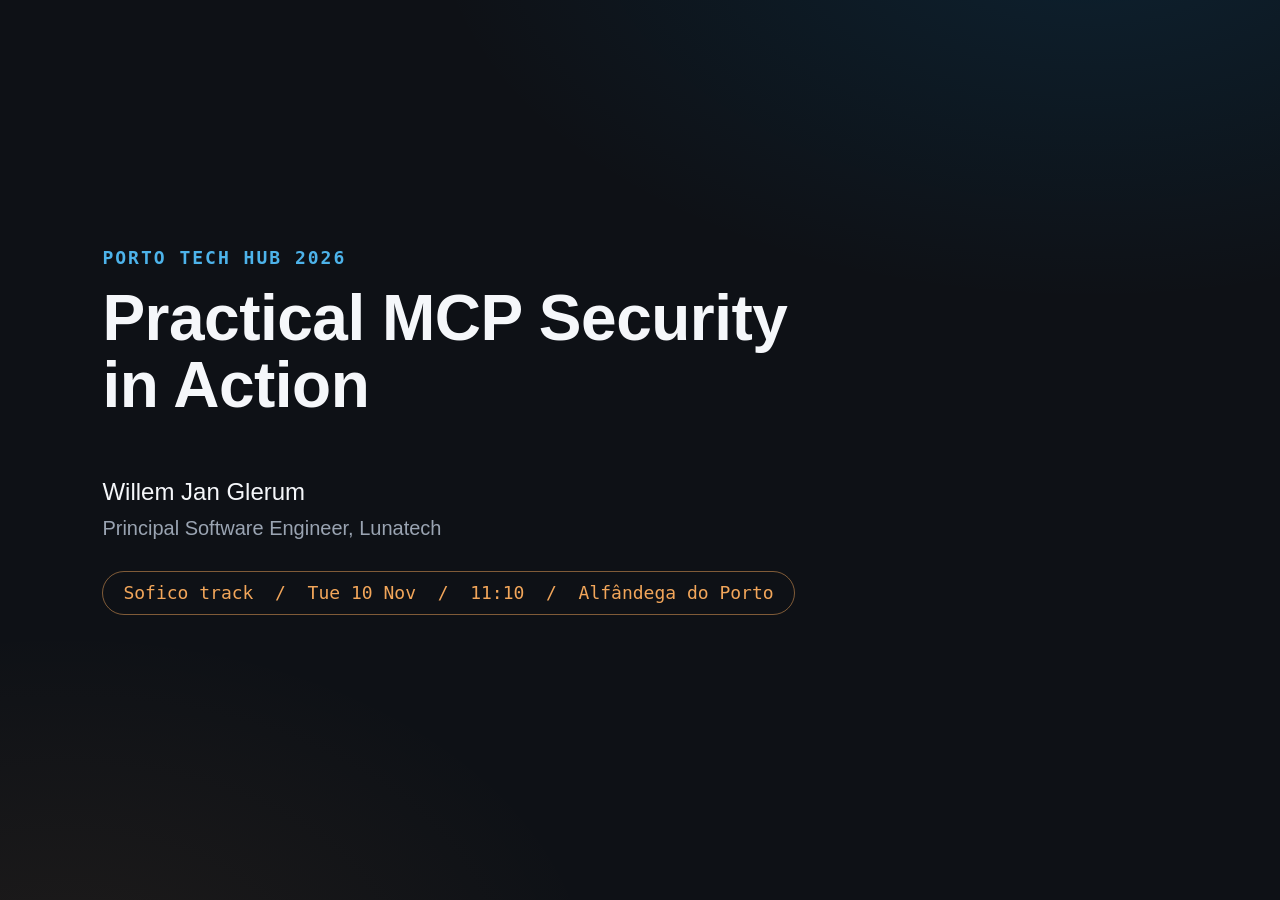
==== docs/slides/index.html @ d8d291db "Rebrand the demo for Porto Tech Hub 2026 on the 2026-07-28 MCP spec Fork of the jPrime 2026 demo for" ====
<!doctype html>
<html lang="en">
<head>
<meta charset="utf-8">
<meta name="viewport" content="width=device-width, initial-scale=1">
<title>Practical MCP Security in Action - Porto Tech Hub 2026</title>
<style>
  :root {
    --bg: #0E1116;
    --surface: #171B22;
    --surface2: #1D222B;
    --border: #2A313C;
    --ink: #F5F7FA;
    --muted: #9AA4B2;
    --dim: #5E6876;
    --brand: #0088D3;
    --brand-soft: #4DB3EA;
    --amber: #F2A65A;
    --red: #E5636B;
    --sans: Calibri, -apple-system, BlinkMacSystemFont, "Segoe UI", Roboto, Helvetica, Arial, sans-serif;
    --mono: "JetBrains Mono", Consolas, ui-monospace, "SF Mono", Menlo, monospace;
  }
  * { box-sizing: border-box; }
  html, body { margin: 0; height: 100%; }
  body {
    background:
      radial-gradient(1100px 650px at 85% -10%, rgba(0,136,211,.14), transparent 60%),
      radial-gradient(900px 600px at 5% 110%, rgba(242,166,90,.07), transparent 60%),
      var(--bg);
    color: var(--ink);
    font: 400 22px/1.45 var(--sans);
    overflow: hidden;
  }
  #deck { height: 100vh; width: 100vw; position: relative; }
  .slide {
    position: absolute; inset: 0;
    display: none; flex-direction: column; justify-content: center;
    padding: 7vh 8vw 11vh;
  }
  .slide.active { display: flex; }
  .slide.center { align-items: center; text-align: center; }

  h1 { font-size: 64px; line-height: 1.05; margin: 0 0 18px; font-weight: 700; letter-spacing: -.5px; }
  h2 { font-size: 46px; line-height: 1.1; margin: 0 0 14px; font-weight: 700; }
  h3 { font-size: 26px; margin: 0 0 6px; font-weight: 700; }
  p { margin: 0 0 12px; }
  .sub { color: var(--muted); font-size: 26px; margin-bottom: 34px; }
  .eyebrow { color: var(--brand-soft); font: 600 18px/1 var(--mono); letter-spacing: 2px; text-transform: uppercase; margin-bottom: 18px; }
  .brand { color: var(--brand-soft); }
  .amber { color: var(--amber); }
  .muted { color: var(--muted); }
  .mono { font-family: var(--mono); }
  .big { font-size: 78px; line-height: 1.05; font-weight: 700; margin: 0 0 22px; }
  .tagline { margin-top: 34px; color: var(--muted); font-size: 22px; font-style: italic; }
  .tagline strong { color: var(--ink); font-style: normal; }

  /* footer: talk + counter */
  .chrome {
    position: fixed; left: 8vw; right: 8vw; bottom: 4vh;
    display: flex; justify-content: space-between;
    color: var(--dim); font: 15px/1 var(--mono); pointer-events: none;
  }
  body.bare .chrome { visibility: hidden; }
  #progress { position: fixed; left: 0; bottom: 0; height: 3px; background: var(--brand); transition: width .2s; }

  /* cards */
  .cards { display: grid; gap: 22px; }
  .cols-2 { grid-template-columns: repeat(2, 1fr); }
  .cols-3 { grid-template-columns: repeat(3, 1fr); }
  .card {
    background: var(--surface); border: 1px solid var(--border); border-radius: 14px;
    padding: 24px 26px;
  }
  .card p { color: var(--muted); font-size: 20px; margin: 0; }
  .card .label { font: 600 15px/1 var(--mono); letter-spacing: 1.5px; text-transform: uppercase; color: var(--brand-soft); margin-bottom: 12px; }
  .card.warn { border-color: rgba(242,166,90,.55); background: linear-gradient(180deg, rgba(242,166,90,.08), transparent 70%), var(--surface); }
  .card.warn .label { color: var(--amber); }
  .card.new { border-color: rgba(0,136,211,.6); background: linear-gradient(180deg, rgba(0,136,211,.10), transparent 70%), var(--surface); }
  .card ul { margin: 6px 0 0; padding-left: 20px; color: var(--muted); font-size: 20px; }
  .card li { margin: 4px 0; }

  /* flow diagrams */
  .flow { display: flex; align-items: stretch; gap: 0; margin: 10px 0 8px; }
  .node {
    flex: 1; background: var(--surface); border: 1px solid var(--border); border-radius: 14px;
    padding: 20px 18px; text-align: center;
  }
  .node b { display: block; font-size: 24px; margin-bottom: 4px; }
  .node span { color: var(--muted); font-size: 18px; }
  .node.hot { border-color: var(--brand); box-shadow: 0 0 0 1px var(--brand) inset; }
  .node.step { border-color: rgba(242,166,90,.6); }
  .arrow {
    flex: 0 0 96px; display: flex; flex-direction: column; align-items: center; justify-content: center;
    color: var(--brand-soft); font: 14px/1.2 var(--mono);
  }
  .arrow::after { content: "\2192"; font-size: 30px; line-height: 1; color: var(--brand); }
  .arrow.amber, .arrow.amber::after { color: var(--amber); }

  /* tables */
  table { width: 100%; border-collapse: collapse; font-size: 19px; }
  th { text-align: left; color: var(--muted); font: 600 14px/1 var(--mono); letter-spacing: 1.5px; text-transform: uppercase; padding: 10px 12px; border-bottom: 1px solid var(--border); }
  td { padding: 11px 12px; border-bottom: 1px solid var(--border); vertical-align: top; }
  tr.hl td { background: rgba(0,136,211,.10); }
  tr.hl td:first-child { color: var(--brand-soft); font-weight: 700; }
  .note { margin-top: 20px; color: var(--muted); font-size: 20px; }

  /* steps */
  .steps { display: grid; gap: 16px; }
  .stepline { display: flex; gap: 20px; align-items: flex-start; }
  .num { flex: 0 0 46px; height: 46px; border-radius: 50%; background: var(--brand); color: #fff; display: flex; align-items: center; justify-content: center; font-weight: 700; font-size: 22px; }
  .stepline p { color: var(--muted); font-size: 20px; margin: 0; }

  /* audit record */
  .record { background: #0A0D11; border: 1px solid var(--border); border-radius: 14px; padding: 22px 28px; font: 20px/1.6 var(--mono); max-width: 980px; }
  .record .k { color: var(--muted); display: inline-block; width: 260px; }
  .record .v { color: var(--ink); }
  .record .id { color: var(--amber); font-weight: 700; }
  .record .head { color: var(--brand-soft); margin-bottom: 6px; }

  /* code */
  pre { background: #0A0D11; border: 1px solid var(--border); border-radius: 14px; padding: 18px 22px; margin: 0; font: 17px/1.5 var(--mono); color: var(--ink); overflow: hidden; }
  pre .c { color: var(--dim); }
  pre .s { color: var(--brand-soft); }
  pre .a { color: var(--amber); }

  /* demo divider */
  .demo { background: radial-gradient(900px 500px at 50% 45%, rgba(0,136,211,.25), transparent 70%); }
  .demo .tag { font: 700 22px/1 var(--mono); letter-spacing: 8px; color: var(--brand-soft); margin-bottom: 20px; }
  .demo h1 { font-size: 84px; }

  /* title + about */
  .title .meta { margin-top: 38px; font-size: 24px; }
  .title .meta .muted { font-size: 20px; }
  .title .where { margin-top: 26px; display: inline-flex; gap: 14px; font: 18px/1 var(--mono); color: var(--amber); border: 1px solid rgba(242,166,90,.5); border-radius: 999px; padding: 12px 20px; }
  .about { display: grid; grid-template-columns: 300px 1fr; gap: 56px; align-items: center; }
  .photo { width: 300px; height: 300px; border-radius: 50%; border: 2px solid var(--brand); background: var(--surface); display: flex; align-items: center; justify-content: center; color: var(--dim); font: 16px var(--mono); overflow: hidden; }
  .photo img { width: 100%; height: 100%; object-fit: cover; }

  /* thanks */
  .thanks { display: grid; grid-template-columns: 1fr 300px; gap: 56px; align-items: center; }
  .qr { background: #fff; border-radius: 16px; padding: 14px; width: 300px; height: 300px; }
  .qr svg { width: 100%; height: 100%; display: block; }
  .links { font: 22px/1.9 var(--mono); color: var(--brand-soft); }

  /* presenter notes */
  .notes { display: none; position: absolute; left: 8vw; right: 8vw; bottom: 8vh; background: rgba(23,27,34,.96); border: 1px dashed var(--amber); border-radius: 10px; padding: 14px 18px; color: var(--muted); font-size: 17px; }
  body.show-notes .notes { display: block; }

  @media print {
    @page { size: 1600px 900px; margin: 0; }
    body { overflow: visible; }
    .slide { position: relative; display: flex !important; width: 1600px; height: 900px; page-break-after: always; }
    .chrome, #progress, .notes { display: none !important; }
  }
</style>
</head>
<body>
<div id="deck">

<!-- 1 -->
<section class="slide title" data-bare>
  <div class="eyebrow">Porto Tech Hub 2026</div>
  <h1>Practical MCP Security<br>in Action</h1>
  <div class="meta">Willem Jan Glerum<br><span class="muted">Principal Software Engineer, Lunatech</span></div>
  <div><span class="where">Sofico track &nbsp;/&nbsp; Tue 10 Nov &nbsp;/&nbsp; 11:10 &nbsp;/&nbsp; Alfândega do Porto</span></div>
  <div class="notes">Welcome. 50 minutes, three live demos, one Quarkus MCP server, now on the 2026-07-28 MCP spec.</div>
</section>

<!-- 2 -->
<section class="slide">
  <div class="about">
    <div class="photo">[PHOTO]</div>
    <div>
      <h2>Willem Jan Glerum</h2>
      <p class="sub" style="margin-bottom:22px">Principal Software Engineer &nbsp;/&nbsp; Lunatech</p>
      <p>Quarkus since the early days.</p>
      <p>Cloud, open source, automation.</p>
      <p>Quality code, simple and secure.</p>
      <p class="muted" style="margin-top:22px">Weekends: volunteer @ scouts, nature, no keyboard.</p>
    </div>
  </div>
</section>

<!-- 3 -->
<section class="slide">
  <div class="eyebrow">The problem</div>
  <div class="big">AI assistants need access<br>to your stuff.</div>
  <h2 class="amber">Who decided they could?</h2>
</section>

<!-- 4 -->
<section class="slide">
  <div class="eyebrow">Model Context Protocol</div>
  <h2>A protocol so AI clients can talk to tools, prompts and resources</h2>
  <div class="flow" style="margin-top:30px">
    <div class="node"><b>MCP Client</b><span>Lives inside the AI assistant.<br>Discovers and calls tools.</span></div>
    <div class="arrow">JSON-RPC</div>
    <div class="node hot"><b>MCP Server</b><span>Wraps your service.<br>Exposes tools, prompts, resources.</span></div>
    <div class="arrow">REST</div>
    <div class="node"><b>Your stuff</b><span>API, database, files,<br>whatever the AI needs.</span></div>
  </div>
  <p class="tagline">Today: <strong>how to put a lock on the middle box.</strong></p>
</section>

<!-- 5 -->
<section class="slide">
  <div class="eyebrow">Why MCP auth is hard</div>
  <div class="big">MCP shipped with<br>no standard auth.</div>
  <p class="sub">Every server rolled its own, until the 2025 spec.</p>
</section>

<!-- 6 -->
<section class="slide">
  <div class="eyebrow">Your auth options</div>
  <h2>One server, many doors</h2>
  <p class="sub" style="margin-bottom:20px">Same protocol, different guarantees.</p>
  <table>
    <tr><th>Approach</th><th>Identity</th><th>Revocable</th><th>Audit</th><th>Effort</th></tr>
    <tr><td>Local stdio, no auth</td><td>None</td><td>n/a</td><td>None</td><td>Trivial</td></tr>
    <tr><td>Static API key</td><td>Shared, not a user</td><td>Rotate key only</td><td>Weak</td><td>Low</td></tr>
    <tr class="hl"><td>OAuth 2.1 + PKCE + CIMD / DCR</td><td>Real, per-user</td><td>Yes, per-token</td><td>Strong</td><td>Medium</td></tr>
    <tr><td>Client credentials</td><td>Service, not user</td><td>Yes</td><td>Service-level</td><td>Low</td></tr>
    <tr><td>+ mTLS / step-up</td><td>Real + assurance</td><td>Yes</td><td>Strong+</td><td>High</td></tr>
  </table>
  <p class="note">This talk takes the medium-effort path that gets you real identity, revocability and audit.</p>
</section>

<!-- 7 -->
<section class="slide">
  <div class="eyebrow">Three demos, three tiers</div>
  <h2>Same Porto Tech Hub 2026 schedule, real Quarkus MCP server</h2>
  <div class="cards cols-3" style="margin-top:26px">
    <div class="card"><div class="label">Demo 1 &nbsp;/&nbsp; Public</div><h3>Browse the schedule</h3><p>OAuth 2.1 auth code + PKCE + CIMD / DCR</p></div>
    <div class="card"><div class="label">Demo 2 &nbsp;/&nbsp; Personal</div><h3>My agenda, my ratings</h3><p>Token propagation, full audit</p></div>
    <div class="card warn"><div class="label">Demo 3 &nbsp;/&nbsp; Sensitive</div><h3>Speaker-only actions</h3><p>Step-up authentication</p></div>
  </div>
</section>

<!-- 8 -->
<section class="slide">
  <div class="eyebrow">Demo 1 setup</div>
  <h2>One MCP client, one auth server, one Quarkus MCP server</h2>
  <div class="flow" style="margin-top:30px">
    <div class="node"><b>MCP Client</b><span>Claude / Inspector</span></div>
    <div class="arrow">register</div>
    <div class="node"><b>Auth Server</b><span>OAuth 2.1 · CIMD / DCR · PKCE</span></div>
    <div class="arrow">token</div>
    <div class="node hot"><b>Quarkus MCP</b><span>tools + bearer check</span></div>
    <div class="arrow">read</div>
    <div class="node"><b>PTH schedule</b><span>public data</span></div>
  </div>
  <p class="note">The client gets an identity, the user consents once (PKCE-protected), and a bearer token lets the AI read the public schedule.</p>
</section>

<!-- 9 -->
<section class="slide">
  <div class="eyebrow">Demo 1</div>
  <h2>Browse the Porto Tech Hub schedule</h2>
  <div class="steps" style="margin-top:22px">
    <div class="stepline"><div class="num">1</div><div><h3>Register the MCP client</h3><p>CIMD or Dynamic Client Registration. The MCP client introduces itself to my auth server.</p></div></div>
    <div class="stepline"><div class="num">2</div><div><h3>Log in</h3><p>OAuth 2.1 authorization code flow with PKCE. The user gives consent, once.</p></div></div>
    <div class="stepline"><div class="num">3</div><div><h3>Ask the AI</h3><p>"What talks are happening right now?" The AI calls public tools with the bearer token.</p></div></div>
  </div>
  <p class="tagline">Watch the URL bar. <strong>The OAuth dance is short and unmysterious.</strong></p>
</section>

<!-- 10 -->
<section class="slide center demo" data-bare>
  <div class="tag">DEMO</div>
  <h1>Browse the schedule</h1>
  <p class="sub">Public access, OAuth 2.1, CIMD / DCR</p>
  <div class="notes">Inspector at http://localhost:8081/mcp. 401 with resource_metadata, then PKCE login as attendee / attendee. Ask: "What's happening at Porto Tech Hub right now?" (demo clock: 11:40, Tue 10 Nov).</div>
</section>

<!-- 11 -->
<section class="slide">
  <div class="eyebrow">What you just saw</div>
  <h2>Three boring acronyms, one secure flow</h2>
  <div class="cards cols-3" style="margin-top:26px">
    <div class="card"><div class="label">CIMD / DCR</div><h3>Client identity</h3><p>Clients onboard themselves. No manual setup per MCP server.</p></div>
    <div class="card"><div class="label">PKCE</div><h3>Proof Key for Code Exchange</h3><p>Stops stolen authorization codes from being usable.</p></div>
    <div class="card"><div class="label">Auth Code</div><h3>Authorization Code Flow</h3><p>User consents in the browser. App never sees the password.</p></div>
  </div>
</section>

<!-- 12 -->
<section class="slide">
  <div class="eyebrow">How clients register</div>
  <h2>CIMD is the spec default since 2025-11-25</h2>
  <table style="margin-top:12px">
    <tr><th>Method</th><th>How it works</th><th>Trust anchor</th><th>Best for</th></tr>
    <tr class="hl"><td>CIMD (spec default)</td><td>client_id is an HTTPS URL; server fetches the JSON metadata on demand</td><td>Domain ownership</td><td>Open ecosystems, clients you don't control</td></tr>
    <tr><td>Dynamic Client Registration</td><td>Client POSTs metadata to /register, gets a per-server client ID</td><td>Anonymous / open endpoint</td><td>Controlled environments</td></tr>
    <tr><td>Pre-registered / static</td><td>Admin creates the client ID + secret in the IdP ahead of time</td><td>Explicit, vetted</td><td>Fixed, known internal clients</td></tr>
    <tr><td>Static API key</td><td>Shared key sent with each call; not a client identity</td><td>Possession of the key</td><td>Quick starts, scripts; avoid in production</td></tr>
  </table>
  <p class="note">CIMD is SHOULD, DCR is MAY. One URL beats a registration per server.</p>
</section>

<!-- 13 NEW -->
<section class="slide">
  <div class="eyebrow">New in the 2026-07-28 spec</div>
  <h2>MCP goes stateless</h2>
  <div class="cards cols-2" style="margin-top:22px">
    <div class="card"><div class="label">Up to 2025-11-25</div><h3>Session-based</h3>
      <ul><li><span class="mono">initialize</span> / <span class="mono">initialized</span> handshake</li><li>Server hands out an <span class="mono">Mcp-Session-Id</span></li><li>State lives on one server instance</li></ul></div>
    <div class="card new"><div class="label">2026-07-28</div><h3>Stateless</h3>
      <ul><li>Optional <span class="mono">server/discover</span>, no handshake</li><li>Every request is self-contained: <span class="mono">MCP-Protocol-Version</span>, <span class="mono">Mcp-Method</span>, client info in <span class="mono">_meta</span></li><li>No session id: any instance can answer</li></ul></div>
  </div>
  <p class="tagline">Auth does not change: <strong>every request still carries the bearer token and passes the same gate.</strong> Quarkus MCP Server 2.0 serves both on one endpoint.</p>
</section>

<!-- 14 -->
<section class="slide">
  <div class="eyebrow">But wait...</div>
  <div class="big" style="font-size:58px">“OAuth was designed for humans.<br>MCP needs zero trust.<br>Bearer tokens are not enough.”</div>
  <p class="sub">a frequent objection in the MCP community</p>
</section>

<!-- 15 -->
<section class="slide">
  <div class="eyebrow">Wrong question</div>
  <h2>The token is the implementation detail.<br><span class="brand">Governance is the question.</span></h2>
  <div class="cards cols-3" style="margin-top:26px">
    <div class="card"><h3>Who?</h3><p>Authenticated identity, propagated.</p></div>
    <div class="card"><h3>What?</h3><p>Scoped permissions, enforced server-side.</p></div>
    <div class="card"><h3>Provable?</h3><p>Audited, replayable, attributable.</p></div>
  </div>
</section>

<!-- 16 -->
<section class="slide">
  <div class="eyebrow">Enterprise reality</div>
  <h2>The AI assistant is one piece of a bigger app</h2>
  <div class="flow" style="margin-top:30px">
    <div class="node"><b>User</b><span>logs in once</span></div>
    <div class="arrow">token</div>
    <div class="node"><b>Enterprise App</b><span>has user token</span></div>
    <div class="arrow">token</div>
    <div class="node hot"><b>MCP Server</b><span>tools</span></div>
    <div class="arrow">token</div>
    <div class="node"><b>Your API</b><span>enforces</span></div>
  </div>
  <p class="tagline">Token rides along. <strong>Identity survives every hop.</strong></p>
</section>

<!-- 17 -->
<section class="slide">
  <div class="eyebrow">Demo 2</div>
  <h2>My agenda, my ratings, my audit log</h2>
  <div class="cards cols-3" style="margin-top:26px">
    <div class="card"><h3>Bookmark a session</h3><p>AI tool call carries my identity.</p></div>
    <div class="card"><h3>Rate a session</h3><p>Rating is stored under my user, not 'the AI'.</p></div>
    <div class="card"><h3>Show me my conflicts</h3><p>Server enforces 'my' even though the AI asked.</p></div>
  </div>
  <p class="tagline">The punchline lives on <strong>the audit log screen.</strong></p>
</section>

<!-- 18 -->
<section class="slide center demo" data-bare>
  <div class="tag">DEMO</div>
  <h1>My agenda, my audit</h1>
  <p class="sub">Token propagation through every hop</p>
  <div class="notes">Chat at http://localhost:8082/. "Bookmark the GraalVM talk for me" → "Show me my agenda" → "Also add the Practical MCP Security talk" → "Do I have any conflicts?" (both 11:10) → "Rate the MCP Security talk 5 stars with comment 'great use of caffeine'". Audit dashboard on screen two.</div>
</section>

<!-- 19 -->
<section class="slide">
  <div class="eyebrow">What you just saw</div>
  <h2>It wasn’t the AI. It was me.</h2>
  <div class="record" style="margin-top:18px">
    <div class="head">audit_event</div>
    <div><span class="k">action</span><span class="v">RATE_SESSION</span></div>
    <div><span class="k">target</span><span class="v">session:1 (Practical MCP Security)</span></div>
    <div><span class="k">attendee_subject</span><span class="id">willem.jan</span></div>
    <div><span class="k">executed_by_client</span><span class="v">claude-desktop (registered via CIMD)</span></div>
    <div><span class="k">token_iss</span><span class="v">https://auth.porto.demo/realms/porto</span></div>
    <div><span class="k">created_at</span><span class="v">2026-11-10T11:41:14+00:00</span></div>
  </div>
  <p class="tagline">The AI didn’t rate the talk. I did. <strong>Auditable. Reversible. Attributable.</strong></p>
</section>

<!-- 20 -->
<section class="slide">
  <div class="eyebrow">Some tools need more than a login</div>
  <h2>Step-up authentication</h2>
  <p class="sub" style="margin-bottom:20px">Server-driven, mid-conversation.</p>
  <div class="flow">
    <div class="node"><b>Ask</b><span>View attendees</span></div>
    <div class="arrow amber"></div>
    <div class="node step"><b class="amber">Challenge</b><span>insufficient_user_authentication</span></div>
    <div class="arrow amber"></div>
    <div class="node step"><b>Re-auth</b><span>TOTP / MFA</span></div>
    <div class="arrow"></div>
    <div class="node hot"><b>Retry</b><span>Now allowed</span></div>
  </div>
  <p class="tagline">Server says: this tool needs MFA. <strong>Client re-authenticates. Done.</strong></p>
</section>

<!-- 21 -->
<section class="slide">
  <div class="eyebrow">Demo 3</div>
  <h2>Speaker-only tools and step-up</h2>
  <div class="cards cols-2" style="margin-top:22px">
    <div class="card"><div class="label">Normal speaker auth</div><ul><li>Read my session feedback</li><li>Update my speaker bio</li><li>Browse my Q&amp;A queue</li></ul></div>
    <div class="card warn"><div class="label">Requires step-up</div><ul><li>View attendee list (GDPR)</li><li>Cancel my session</li><li>Export raw feedback</li></ul></div>
  </div>
  <p class="tagline">I will not actually cancel this talk while I'm giving it. <strong>Probably.</strong></p>
</section>

<!-- 22 -->
<section class="slide center demo" data-bare>
  <div class="tag">DEMO</div>
  <h1>Step-up authentication</h1>
  <p class="sub">Challenge, MFA, retry</p>
  <div class="notes">Logged in as willem.jan (acr=1). "Show feedback on my sessions" → "Who signed up for my MCP Security talk?" → amber step-up card, popup at acr=urn:porto:mfa, TOTP → retry. Then "Cancel my MCP Security talk, reason is I want to go home early" and undo.</div>
</section>

<!-- 23 -->
<section class="slide">
  <div class="eyebrow">Step-up in one sentence</div>
  <h2>The server, not the client,<br>decides when more proof is needed.</h2>
  <div class="cards cols-3" style="margin-top:26px">
    <div class="card"><h3>Mid-conversation</h3><p>No re-launch, no new flow.</p></div>
    <div class="card"><h3>Server-policy-driven</h3><p>Tools say what they need.</p></div>
    <div class="card"><h3>Same protocol</h3><p>Still OAuth 2.1. Stateless or not.</p></div>
  </div>
</section>

<!-- 24 -->
<section class="slide">
  <div class="eyebrow">If you remember three things</div>
  <div class="cards cols-3">
    <div class="card"><h3 class="brand" style="font-size:34px">Who.</h3><p>Authenticated identity flows end to end. Not 'the AI did it'. Always a named user, propagated through every hop.</p></div>
    <div class="card"><h3 class="brand" style="font-size:34px">What.</h3><p>Permissions are scoped and enforced at the server. The MCP tool is a thin door. The lock is yours.</p></div>
    <div class="card"><h3 class="brand" style="font-size:34px">Provable.</h3><p>Every action is audited with the token claims that authorized it. Replayable. Reversible where it matters.</p></div>
  </div>
  <p class="tagline">Quarkus does the plumbing. <strong>You do the policy.</strong></p>
</section>

<!-- 25 -->
<section class="slide" data-bare>
  <div class="thanks">
    <div>
      <h1>Obrigado!</h1>
      <p class="sub">Steal everything. Code, slides, all of it.</p>
      <div class="links">
        github.com/wjglerum/quarkus-mcp-porto-tech-hub-2026<br>
        docs.quarkiverse.io/quarkus-mcp-server<br>
        modelcontextprotocol.io/specification/2026-07-28
      </div>
      <p class="muted" style="margin-top:26px">Willem Jan Glerum &nbsp;/&nbsp; @wjglerum &nbsp;/&nbsp; Lunatech<br>Find me in the hallway. Coffee welcome.</p>
    </div>
    <div class="qr"><svg role="img" aria-label="QR code to the demo repository" version="1.1" viewBox="0 0 37 37" xmlns="http://www.w3.org/2000/svg"><path d="M2,2H3V3H2zM3,2H4V3H3zM4,2H5V3H4zM5,2H6V3H5zM6,2H7V3H6zM7,2H8V3H7zM8,2H9V3H8zM14,2H15V3H14zM17,2H18V3H17zM20,2H21V3H20zM21,2H22V3H21zM23,2H24V3H23zM24,2H25V3H24zM25,2H26V3H25zM28,2H29V3H28zM29,2H30V3H29zM30,2H31V3H30zM31,2H32V3H31zM32,2H33V3H32zM33,2H34V3H33zM34,2H35V3H34zM2,3H3V4H2zM8,3H9V4H8zM11,3H12V4H11zM12,3H13V4H12zM13,3H14V4H13zM17,3H18V4H17zM19,3H20V4H19zM20,3H21V4H20zM25,3H26V4H25zM26,3H27V4H26zM28,3H29V4H28zM34,3H35V4H34zM2,4H3V5H2zM4,4H5V5H4zM5,4H6V5H5zM6,4H7V5H6zM8,4H9V5H8zM11,4H12V5H11zM12,4H13V5H12zM13,4H14V5H13zM14,4H15V5H14zM16,4H17V5H16zM18,4H19V5H18zM19,4H20V5H19zM21,4H22V5H21zM25,4H26V5H25zM28,4H29V5H28zM30,4H31V5H30zM31,4H32V5H31zM32,4H33V5H32zM34,4H35V5H34zM2,5H3V6H2zM4,5H5V6H4zM5,5H6V6H5zM6,5H7V6H6zM8,5H9V6H8zM12,5H13V6H12zM14,5H15V6H14zM15,5H16V6H15zM17,5H18V6H17zM20,5H21V6H20zM22,5H23V6H22zM25,5H26V6H25zM28,5H29V6H28zM30,5H31V6H30zM31,5H32V6H31zM32,5H33V6H32zM34,5H35V6H34zM2,6H3V7H2zM4,6H5V7H4zM5,6H6V7H5zM6,6H7V7H6zM8,6H9V7H8zM11,6H12V7H11zM12,6H13V7H12zM14,6H15V7H14zM15,6H16V7H15zM18,6H19V7H18zM20,6H21V7H20zM25,6H26V7H25zM28,6H29V7H28zM30,6H31V7H30zM31,6H32V7H31zM32,6H33V7H32zM34,6H35V7H34zM2,7H3V8H2zM8,7H9V8H8zM10,7H11V8H10zM13,7H14V8H13zM14,7H15V8H14zM15,7H16V8H15zM19,7H20V8H19zM20,7H21V8H20zM21,7H22V8H21zM22,7H23V8H22zM28,7H29V8H28zM34,7H35V8H34zM2,8H3V9H2zM3,8H4V9H3zM4,8H5V9H4zM5,8H6V9H5zM6,8H7V9H6zM7,8H8V9H7zM8,8H9V9H8zM10,8H11V9H10zM12,8H13V9H12zM14,8H15V9H14zM16,8H17V9H16zM18,8H19V9H18zM20,8H21V9H20zM22,8H23V9H22zM24,8H25V9H24zM26,8H27V9H26zM28,8H29V9H28zM29,8H30V9H29zM30,8H31V9H30zM31,8H32V9H31zM32,8H33V9H32zM33,8H34V9H33zM34,8H35V9H34zM14,9H15V10H14zM16,9H17V10H16zM19,9H20V10H19zM20,9H21V10H20zM23,9H24V10H23zM24,9H25V10H24zM25,9H26V10H25zM26,9H27V10H26zM2,10H3V11H2zM5,10H6V11H5zM7,10H8V11H7zM8,10H9V11H8zM10,10H11V11H10zM11,10H12V11H11zM13,10H14V11H13zM15,10H16V11H15zM16,10H17V11H16zM17,10H18V11H17zM21,10H22V11H21zM23,10H24V11H23zM24,10H25V11H24zM25,10H26V11H25zM27,10H28V11H27zM29,10H30V11H29zM3,11H4V12H3zM4,11H5V12H4zM5,11H6V12H5zM6,11H7V12H6zM10,11H11V12H10zM11,11H12V12H11zM12,11H13V12H12zM14,11H15V12H14zM18,11H19V12H18zM19,11H20V12H19zM22,11H23V12H22zM26,11H27V12H26zM27,11H28V12H27zM28,11H29V12H28zM29,11H30V12H29zM34,11H35V12H34zM2,12H3V13H2zM4,12H5V13H4zM6,12H7V13H6zM8,12H9V13H8zM9,12H10V13H9zM10,12H11V13H10zM11,12H12V13H11zM14,12H15V13H14zM18,12H19V13H18zM19,12H20V13H19zM20,12H21V13H20zM21,12H22V13H21zM24,12H25V13H24zM26,12H27V13H26zM27,12H28V13H27zM28,12H29V13H28zM29,12H30V13H29zM30,12H31V13H30zM32,12H33V13H32zM34,12H35V13H34zM2,13H3V14H2zM3,13H4V14H3zM4,13H5V14H4zM6,13H7V14H6zM9,13H10V14H9zM12,13H13V14H12zM14,13H15V14H14zM16,13H17V14H16zM18,13H19V14H18zM23,13H24V14H23zM24,13H25V14H24zM27,13H28V14H27zM28,13H29V14H28zM30,13H31V14H30zM31,13H32V14H31zM2,14H3V15H2zM3,14H4V15H3zM4,14H5V15H4zM5,14H6V15H5zM7,14H8V15H7zM8,14H9V15H8zM9,14H10V15H9zM13,14H14V15H13zM14,14H15V15H14zM17,14H18V15H17zM18,14H19V15H18zM19,14H20V15H19zM20,14H21V15H20zM22,14H23V15H22zM23,14H24V15H23zM25,14H26V15H25zM28,14H29V15H28zM29,14H30V15H29zM31,14H32V15H31zM2,15H3V16H2zM3,15H4V16H3zM5,15H6V16H5zM6,15H7V16H6zM7,15H8V16H7zM9,15H10V16H9zM10,15H11V16H10zM11,15H12V16H11zM12,15H13V16H12zM17,15H18V16H17zM18,15H19V16H18zM21,15H22V16H21zM22,15H23V16H22zM26,15H27V16H26zM28,15H29V16H28zM30,15H31V16H30zM33,15H34V16H33zM34,15H35V16H34zM2,16H3V17H2zM3,16H4V17H3zM5,16H6V17H5zM6,16H7V17H6zM7,16H8V17H7zM8,16H9V17H8zM10,16H11V17H10zM12,16H13V17H12zM13,16H14V17H13zM14,16H15V17H14zM15,16H16V17H15zM18,16H19V17H18zM19,16H20V17H19zM22,16H23V17H22zM23,16H24V17H23zM25,16H26V17H25zM26,16H27V17H26zM27,16H28V17H27zM28,16H29V17H28zM29,16H30V17H29zM32,16H33V17H32zM33,16H34V17H33zM2,17H3V18H2zM4,17H5V18H4zM5,17H6V18H5zM7,17H8V18H7zM9,17H10V18H9zM12,17H13V18H12zM15,17H16V18H15zM16,17H17V18H16zM18,17H19V18H18zM19,17H20V18H19zM21,17H22V18H21zM22,17H23V18H22zM23,17H24V18H23zM28,17H29V18H28zM29,17H30V18H29zM33,17H34V18H33zM8,18H9V19H8zM9,18H10V19H9zM11,18H12V19H11zM19,18H20V19H19zM23,18H24V19H23zM24,18H25V19H24zM26,18H27V19H26zM28,18H29V19H28zM30,18H31V19H30zM31,18H32V19H31zM33,18H34V19H33zM2,19H3V20H2zM3,19H4V20H3zM4,19H5V20H4zM5,19H6V20H5zM7,19H8V20H7zM10,19H11V20H10zM12,19H13V20H12zM13,19H14V20H13zM14,19H15V20H14zM15,19H16V20H15zM16,19H17V20H16zM19,19H20V20H19zM23,19H24V20H23zM25,19H26V20H25zM26,19H27V20H26zM27,19H28V20H27zM29,19H30V20H29zM31,19H32V20H31zM33,19H34V20H33zM2,20H3V21H2zM4,20H5V21H4zM8,20H9V21H8zM9,20H10V21H9zM10,20H11V21H10zM11,20H12V21H11zM12,20H13V21H12zM13,20H14V21H13zM15,20H16V21H15zM26,20H27V21H26zM27,20H28V21H27zM32,20H33V21H32zM33,20H34V21H33zM34,20H35V21H34zM2,21H3V22H2zM3,21H4V22H3zM4,21H5V22H4zM5,21H6V22H5zM9,21H10V22H9zM17,21H18V22H17zM19,21H20V22H19zM20,21H21V22H20zM21,21H22V22H21zM22,21H23V22H22zM23,21H24V22H23zM24,21H25V22H24zM25,21H26V22H25zM26,21H27V22H26zM27,21H28V22H27zM29,21H30V22H29zM34,21H35V22H34zM3,22H4V23H3zM4,22H5V23H4zM5,22H6V23H5zM7,22H8V23H7zM8,22H9V23H8zM9,22H10V23H9zM10,22H11V23H10zM12,22H13V23H12zM13,22H14V23H13zM14,22H15V23H14zM16,22H17V23H16zM17,22H18V23H17zM20,22H21V23H20zM21,22H22V23H21zM23,22H24V23H23zM25,22H26V23H25zM27,22H28V23H27zM3,23H4V24H3zM4,23H5V24H4zM11,23H12V24H11zM13,23H14V24H13zM14,23H15V24H14zM15,23H16V24H15zM19,23H20V24H19zM20,23H21V24H20zM23,23H24V24H23zM26,23H27V24H26zM28,23H29V24H28zM31,23H32V24H31zM33,23H34V24H33zM34,23H35V24H34zM2,24H3V25H2zM3,24H4V25H3zM8,24H9V25H8zM12,24H13V25H12zM14,24H15V25H14zM21,24H22V25H21zM22,24H23V25H22zM23,24H24V25H23zM28,24H29V25H28zM29,24H30V25H29zM31,24H32V25H31zM34,24H35V25H34zM3,25H4V26H3zM4,25H5V26H4zM5,25H6V26H5zM6,25H7V26H6zM7,25H8V26H7zM10,25H11V26H10zM14,25H15V26H14zM15,25H16V26H15zM20,25H21V26H20zM21,25H22V26H21zM22,25H23V26H22zM23,25H24V26H23zM24,25H25V26H24zM25,25H26V26H25zM26,25H27V26H26zM30,25H31V26H30zM2,26H3V27H2zM4,26H5V27H4zM5,26H6V27H5zM8,26H9V27H8zM12,26H13V27H12zM13,26H14V27H13zM14,26H15V27H14zM16,26H17V27H16zM18,26H19V27H18zM19,26H20V27H19zM21,26H22V27H21zM22,26H23V27H22zM23,26H24V27H23zM25,26H26V27H25zM26,26H27V27H26zM27,26H28V27H27zM28,26H29V27H28zM29,26H30V27H29zM30,26H31V27H30zM10,27H11V28H10zM11,27H12V28H11zM12,27H13V28H12zM13,27H14V28H13zM15,27H16V28H15zM16,27H17V28H16zM19,27H20V28H19zM20,27H21V28H20zM21,27H22V28H21zM23,27H24V28H23zM24,27H25V28H24zM26,27H27V28H26zM30,27H31V28H30zM31,27H32V28H31zM33,27H34V28H33zM34,27H35V28H34zM2,28H3V29H2zM3,28H4V29H3zM4,28H5V29H4zM5,28H6V29H5zM6,28H7V29H6zM7,28H8V29H7zM8,28H9V29H8zM11,28H12V29H11zM12,28H13V29H12zM20,28H21V29H20zM22,28H23V29H22zM26,28H27V29H26zM28,28H29V29H28zM30,28H31V29H30zM31,28H32V29H31zM32,28H33V29H32zM33,28H34V29H33zM2,29H3V30H2zM8,29H9V30H8zM10,29H11V30H10zM14,29H15V30H14zM15,29H16V30H15zM17,29H18V30H17zM18,29H19V30H18zM19,29H20V30H19zM21,29H22V30H21zM22,29H23V30H22zM23,29H24V30H23zM24,29H25V30H24zM26,29H27V30H26zM30,29H31V30H30zM2,30H3V31H2zM4,30H5V31H4zM5,30H6V31H5zM6,30H7V31H6zM8,30H9V31H8zM11,30H12V31H11zM13,30H14V31H13zM18,30H19V31H18zM19,30H20V31H19zM20,30H21V31H20zM22,30H23V31H22zM23,30H24V31H23zM24,30H25V31H24zM26,30H27V31H26zM27,30H28V31H27zM28,30H29V31H28zM29,30H30V31H29zM30,30H31V31H30zM31,30H32V31H31zM33,30H34V31H33zM34,30H35V31H34zM2,31H3V32H2zM4,31H5V32H4zM5,31H6V32H5zM6,31H7V32H6zM8,31H9V32H8zM10,31H11V32H10zM11,31H12V32H11zM12,31H13V32H12zM14,31H15V32H14zM16,31H17V32H16zM20,31H21V32H20zM25,31H26V32H25zM28,31H29V32H28zM30,31H31V32H30zM31,31H32V32H31zM32,31H33V32H32zM2,32H3V33H2zM4,32H5V33H4zM5,32H6V33H5zM6,32H7V33H6zM8,32H9V33H8zM11,32H12V33H11zM13,32H14V33H13zM16,32H17V33H16zM18,32H19V33H18zM19,32H20V33H19zM20,32H21V33H20zM23,32H24V33H23zM30,32H31V33H30zM31,32H32V33H31zM32,32H33V33H32zM34,32H35V33H34zM2,33H3V34H2zM8,33H9V34H8zM11,33H12V34H11zM12,33H13V34H12zM13,33H14V34H13zM16,33H17V34H16zM17,33H18V34H17zM18,33H19V34H18zM19,33H20V34H19zM21,33H22V34H21zM23,33H24V34H23zM25,33H26V34H25zM26,33H27V34H26zM2,34H3V35H2zM3,34H4V35H3zM4,34H5V35H4zM5,34H6V35H5zM6,34H7V35H6zM7,34H8V35H7zM8,34H9V35H8zM10,34H11V35H10zM11,34H12V35H11zM14,34H15V35H14zM15,34H16V35H15zM23,34H24V35H23zM26,34H27V35H26zM30,34H31V35H30zM31,34H32V35H31zM33,34H34V35H33z" id="qr-path" fill="#000000" fill-opacity="1" fill-rule="nonzero" stroke="none" /></svg></div>
  </div>
</section>

<!-- 26 -->
<section class="slide">
  <div class="eyebrow">Demo run-sheet (presenter)</div>
  <p class="muted" style="font-size:19px">Fallback for Demos 2 &amp; 3 (~6 min each). If anything breaks: play the recording / screenshots. Don't troubleshoot live.</p>
  <div class="cards cols-2" style="margin-top:12px">
    <div class="card"><div class="label">Demo 2 / Personal</div>
      <ul><li>Bookmark the GraalVM talk; show my agenda.</li><li>Add the MCP Security talk; ask for conflicts (both 11:10).</li><li>Rate the MCP talk; open the AUDIT LOG.</li><li>Point to: action, attendee_subject, executed_by_client, token_iss.</li></ul></div>
    <div class="card warn"><div class="label">Demo 3 / Sensitive</div>
      <ul><li>Ask who signed up for my talk: step-up required.</li><li>TOTP challenge (<span class="mono">urn:porto:mfa</span>); complete it.</li><li>Re-issued token carries the elevated acr.</li><li>Cancel and undo; show the red audit events.</li></ul></div>
  </div>
</section>

</div>

<div class="chrome"><span>Practical MCP Security in Action &nbsp;/&nbsp; Porto Tech Hub 2026</span><span id="counter"></span></div>
<div id="progress"></div>

<script>
  var slides = Array.prototype.slice.call(document.querySelectorAll('.slide'));
  var i = 0;
  var counter = document.getElementById('counter');
  var progress = document.getElementById('progress');
  function show(n) {
    i = Math.max(0, Math.min(slides.length - 1, n));
    slides.forEach(function (s, idx) { s.classList.toggle('active', idx === i); });
    document.body.classList.toggle('bare', slides[i].hasAttribute('data-bare'));
    counter.textContent = (i + 1) + ' / ' + slides.length;
    progress.style.width = (i / (slides.length - 1) * 100) + '%';
    history.replaceState(null, '', '#' + (i + 1));
  }
  document.addEventListener('keydown', function (e) {
    if (e.key === 'ArrowRight' || e.key === ' ' || e.key === 'PageDown') { show(i + 1); e.preventDefault(); }
    else if (e.key === 'ArrowLeft' || e.key === 'PageUp') { show(i - 1); e.preventDefault(); }
    else if (e.key === 'Home') { show(0); }
    else if (e.key === 'End') { show(slides.length - 1); }
    else if (e.key === 'n' || e.key === 'N') { document.body.classList.toggle('show-notes'); }
  });
  document.addEventListener('click', function () { show(i + 1); });
  show((parseInt(location.hash.slice(1), 10) || 1) - 1);
</script>
</body>
</html>
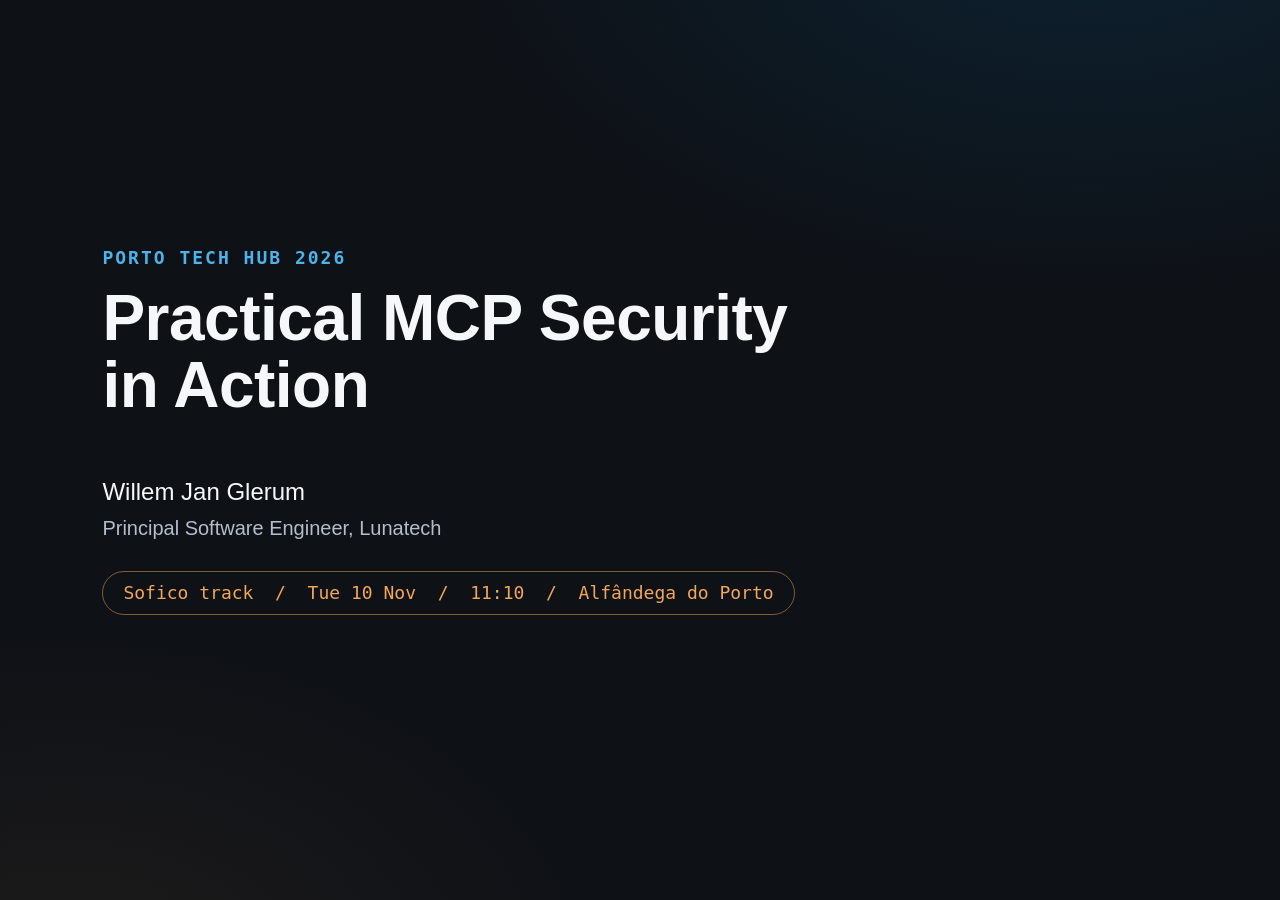
==== commit 2479f364: "Apply the 360 review: demo data, stateless tests, runbook and slides Demo flow: - Start the speaker'" ====
--- a/docs/slides/index.html
+++ b/docs/slides/index.html
@@ -11,7 +11,7 @@
     --surface2: #1D222B;
     --border: #2A313C;
     --ink: #F5F7FA;
-    --muted: #9AA4B2;
+    --muted: #B4BECA;
     --dim: #5E6876;
     --brand: #0088D3;
     --brand-soft: #4DB3EA;
@@ -71,12 +71,12 @@
     background: var(--surface); border: 1px solid var(--border); border-radius: 14px;
     padding: 24px 26px;
   }
-  .card p { color: var(--muted); font-size: 20px; margin: 0; }
+  .card p { color: var(--muted); font-size: 22px; margin: 0; }
   .card .label { font: 600 15px/1 var(--mono); letter-spacing: 1.5px; text-transform: uppercase; color: var(--brand-soft); margin-bottom: 12px; }
   .card.warn { border-color: rgba(242,166,90,.55); background: linear-gradient(180deg, rgba(242,166,90,.08), transparent 70%), var(--surface); }
   .card.warn .label { color: var(--amber); }
   .card.new { border-color: rgba(0,136,211,.6); background: linear-gradient(180deg, rgba(0,136,211,.10), transparent 70%), var(--surface); }
-  .card ul { margin: 6px 0 0; padding-left: 20px; color: var(--muted); font-size: 20px; }
+  .card ul { margin: 6px 0 0; padding-left: 20px; color: var(--muted); font-size: 22px; }
   .card li { margin: 4px 0; }
 
   /* flow diagrams */
@@ -86,7 +86,7 @@
     padding: 20px 18px; text-align: center;
   }
   .node b { display: block; font-size: 24px; margin-bottom: 4px; }
-  .node span { color: var(--muted); font-size: 18px; }
+  .node span { color: var(--muted); font-size: 20px; }
   .node.hot { border-color: var(--brand); box-shadow: 0 0 0 1px var(--brand) inset; }
   .node.step { border-color: rgba(242,166,90,.6); }
   .arrow {
@@ -97,18 +97,18 @@
   .arrow.amber, .arrow.amber::after { color: var(--amber); }
 
   /* tables */
-  table { width: 100%; border-collapse: collapse; font-size: 19px; }
+  table { width: 100%; border-collapse: collapse; font-size: 21px; }
   th { text-align: left; color: var(--muted); font: 600 14px/1 var(--mono); letter-spacing: 1.5px; text-transform: uppercase; padding: 10px 12px; border-bottom: 1px solid var(--border); }
   td { padding: 11px 12px; border-bottom: 1px solid var(--border); vertical-align: top; }
   tr.hl td { background: rgba(0,136,211,.10); }
   tr.hl td:first-child { color: var(--brand-soft); font-weight: 700; }
-  .note { margin-top: 20px; color: var(--muted); font-size: 20px; }
+  .note { margin-top: 20px; color: var(--muted); font-size: 22px; }
 
   /* steps */
   .steps { display: grid; gap: 16px; }
   .stepline { display: flex; gap: 20px; align-items: flex-start; }
   .num { flex: 0 0 46px; height: 46px; border-radius: 50%; background: var(--brand); color: #fff; display: flex; align-items: center; justify-content: center; font-weight: 700; font-size: 22px; }
-  .stepline p { color: var(--muted); font-size: 20px; margin: 0; }
+  .stepline p { color: var(--muted); font-size: 22px; margin: 0; }
 
   /* audit record */
   .record { background: #0A0D11; border: 1px solid var(--border); border-radius: 14px; padding: 22px 28px; font: 20px/1.6 var(--mono); max-width: 980px; }
@@ -163,7 +163,7 @@
   <h1>Practical MCP Security<br>in Action</h1>
   <div class="meta">Willem Jan Glerum<br><span class="muted">Principal Software Engineer, Lunatech</span></div>
   <div><span class="where">Sofico track &nbsp;/&nbsp; Tue 10 Nov &nbsp;/&nbsp; 11:10 &nbsp;/&nbsp; Alfândega do Porto</span></div>
-  <div class="notes">Welcome. 50 minutes, three live demos, one Quarkus MCP server, now on the 2026-07-28 MCP spec.</div>
+  <div class="notes">Welcome. 50 minutes, three live demos, one MCP server on the 2026-07-28 spec. Budget: slides 8 / demo 6 / slides 7 / demo 7 / slides 5 / demo 6 / wrap 4 / buffer 7.</div>
 </section>
 
 <!-- 2 -->
@@ -204,12 +204,24 @@
 
 <!-- 5 -->
 <section class="slide">
+  <div class="eyebrow">MCP moves fast &nbsp;/&nbsp; spec 2026-07-28</div>
+  <h2>The newest spec drops the session</h2>
+  <div class="cards cols-2" style="margin-top:22px">
+    <div class="card"><div class="label">Until 2025-11-25</div><h3>Session-based</h3><p>Handshake first, then the server hands out a session id and remembers you.</p></div>
+    <div class="card new"><div class="label">2026-07-28</div><h3>Stateless</h3><p>No handshake, no session id. Every request says who it is and what it calls. Any server instance can answer.</p></div>
+  </div>
+  <p class="tagline">Same gate on every request. <strong>No session means the token is the only identity.</strong></p>
+  <div class="notes">60-second aside. Quarkus MCP Server 2.0 serves both modes on one endpoint; the demos use session clients (Inspector, LangChain4j). Details if asked: server/discover, MCP-Protocol-Version + Mcp-Method headers, client info in _meta. Any state handle must be bound to the token's sub.</div>
+</section>
+
+<!-- 6 -->
+<section class="slide">
   <div class="eyebrow">Why MCP auth is hard</div>
   <div class="big">MCP shipped with<br>no standard auth.</div>
-  <p class="sub">Every server rolled its own, until the 2025 spec.</p>
-</section>
-
-<!-- 6 -->
+  <p class="sub">Every server rolled its own, until the March 2025 spec.</p>
+</section>
+
+<!-- 7 -->
 <section class="slide">
   <div class="eyebrow">Your auth options</div>
   <h2>One server, many doors</h2>
@@ -218,32 +230,31 @@
     <tr><th>Approach</th><th>Identity</th><th>Revocable</th><th>Audit</th><th>Effort</th></tr>
     <tr><td>Local stdio, no auth</td><td>None</td><td>n/a</td><td>None</td><td>Trivial</td></tr>
     <tr><td>Static API key</td><td>Shared, not a user</td><td>Rotate key only</td><td>Weak</td><td>Low</td></tr>
-    <tr class="hl"><td>OAuth 2.1 + PKCE + CIMD / DCR</td><td>Real, per-user</td><td>Yes, per-token</td><td>Strong</td><td>Medium</td></tr>
-    <tr><td>Client credentials</td><td>Service, not user</td><td>Yes</td><td>Service-level</td><td>Low</td></tr>
-    <tr><td>+ mTLS / step-up</td><td>Real + assurance</td><td>Yes</td><td>Strong+</td><td>High</td></tr>
+    <tr class="hl"><td>OAuth 2.1 + PKCE</td><td>Real, per-user</td><td>Yes, per-token</td><td>Strong</td><td>Medium</td></tr>
   </table>
   <p class="note">This talk takes the medium-effort path that gets you real identity, revocability and audit.</p>
-</section>
-
-<!-- 7 -->
+  <div class="notes">A bearer token is a valet key: limited, revocable, tied to you. Machine-to-machine (client credentials) exists as an official MCP extension, but this talk is about acting for a user.</div>
+</section>
+
+<!-- 8 -->
 <section class="slide">
   <div class="eyebrow">Three demos, three tiers</div>
   <h2>Same Porto Tech Hub 2026 schedule, real Quarkus MCP server</h2>
   <div class="cards cols-3" style="margin-top:26px">
-    <div class="card"><div class="label">Demo 1 &nbsp;/&nbsp; Public</div><h3>Browse the schedule</h3><p>OAuth 2.1 auth code + PKCE + CIMD / DCR</p></div>
+    <div class="card"><div class="label">Demo 1 &nbsp;/&nbsp; Public</div><h3>Browse the schedule</h3><p>OAuth 2.1 auth code + PKCE + CIMD</p></div>
     <div class="card"><div class="label">Demo 2 &nbsp;/&nbsp; Personal</div><h3>My agenda, my ratings</h3><p>Token propagation, full audit</p></div>
     <div class="card warn"><div class="label">Demo 3 &nbsp;/&nbsp; Sensitive</div><h3>Speaker-only actions</h3><p>Step-up authentication</p></div>
   </div>
 </section>
 
-<!-- 8 -->
+<!-- 9 -->
 <section class="slide">
   <div class="eyebrow">Demo 1 setup</div>
   <h2>One MCP client, one auth server, one Quarkus MCP server</h2>
   <div class="flow" style="margin-top:30px">
     <div class="node"><b>MCP Client</b><span>Claude / Inspector</span></div>
     <div class="arrow">register</div>
-    <div class="node"><b>Auth Server</b><span>OAuth 2.1 · CIMD / DCR · PKCE</span></div>
+    <div class="node"><b>Auth Server</b><span>OAuth 2.1 · CIMD · PKCE</span></div>
     <div class="arrow">token</div>
     <div class="node hot"><b>Quarkus MCP</b><span>tools + bearer check</span></div>
     <div class="arrow">read</div>
@@ -252,63 +263,51 @@
   <p class="note">The client gets an identity, the user consents once (PKCE-protected), and a bearer token lets the AI read the public schedule.</p>
 </section>
 
-<!-- 9 -->
+<!-- 10 -->
 <section class="slide">
   <div class="eyebrow">Demo 1</div>
   <h2>Browse the Porto Tech Hub schedule</h2>
   <div class="steps" style="margin-top:22px">
-    <div class="stepline"><div class="num">1</div><div><h3>Register the MCP client</h3><p>CIMD or Dynamic Client Registration. The MCP client introduces itself to my auth server.</p></div></div>
+    <div class="stepline"><div class="num">1</div><div><h3>Identify the MCP client</h3><p>CIMD: the client_id is a URL; my auth server reads the client's metadata from it.</p></div></div>
     <div class="stepline"><div class="num">2</div><div><h3>Log in</h3><p>OAuth 2.1 authorization code flow with PKCE. The user gives consent, once.</p></div></div>
-    <div class="stepline"><div class="num">3</div><div><h3>Ask the AI</h3><p>"What talks are happening right now?" The AI calls public tools with the bearer token.</p></div></div>
+    <div class="stepline"><div class="num">3</div><div><h3>Ask the AI</h3><p>"What's happening right now?" The AI calls public tools with the bearer token.</p></div></div>
   </div>
   <p class="tagline">Watch the URL bar. <strong>The OAuth dance is short and unmysterious.</strong></p>
 </section>
 
-<!-- 10 -->
+<!-- 11 -->
 <section class="slide center demo" data-bare>
   <div class="tag">DEMO</div>
   <h1>Browse the schedule</h1>
-  <p class="sub">Public access, OAuth 2.1, CIMD / DCR</p>
-  <div class="notes">Inspector at http://localhost:8081/mcp. 401 with resource_metadata, then PKCE login as attendee / attendee. Ask: "What's happening at Porto Tech Hub right now?" (demo clock: 11:40, Tue 10 Nov).</div>
-</section>
-
-<!-- 11 -->
+  <p class="sub">Public access, OAuth 2.1, CIMD</p>
+  <div class="notes">Inspector at http://localhost:8081/mcp: 401 with resource_metadata, PKCE login as attendee / attendee. "What's happening right now?" (11:40: eight sessions, including this one) then "What's coming up next?". Backup: demo-1 video.</div>
+</section>
+
+<!-- 12 -->
 <section class="slide">
   <div class="eyebrow">What you just saw</div>
   <h2>Three boring acronyms, one secure flow</h2>
   <div class="cards cols-3" style="margin-top:26px">
-    <div class="card"><div class="label">CIMD / DCR</div><h3>Client identity</h3><p>Clients onboard themselves. No manual setup per MCP server.</p></div>
+    <div class="card"><div class="label">CIMD</div><h3>Client ID Metadata Document</h3><p>The client is a URL. No registration call, no manual setup per MCP server.</p></div>
     <div class="card"><div class="label">PKCE</div><h3>Proof Key for Code Exchange</h3><p>Stops stolen authorization codes from being usable.</p></div>
     <div class="card"><div class="label">Auth Code</div><h3>Authorization Code Flow</h3><p>User consents in the browser. App never sees the password.</p></div>
   </div>
 </section>
 
-<!-- 12 -->
+<!-- 13 -->
 <section class="slide">
   <div class="eyebrow">How clients register</div>
-  <h2>CIMD is the spec default since 2025-11-25</h2>
+  <h2>2026-07-28: CIMD is the default, DCR is deprecated</h2>
   <table style="margin-top:12px">
     <tr><th>Method</th><th>How it works</th><th>Trust anchor</th><th>Best for</th></tr>
-    <tr class="hl"><td>CIMD (spec default)</td><td>client_id is an HTTPS URL; server fetches the JSON metadata on demand</td><td>Domain ownership</td><td>Open ecosystems, clients you don't control</td></tr>
-    <tr><td>Dynamic Client Registration</td><td>Client POSTs metadata to /register, gets a per-server client ID</td><td>Anonymous / open endpoint</td><td>Controlled environments</td></tr>
-    <tr><td>Pre-registered / static</td><td>Admin creates the client ID + secret in the IdP ahead of time</td><td>Explicit, vetted</td><td>Fixed, known internal clients</td></tr>
-    <tr><td>Static API key</td><td>Shared key sent with each call; not a client identity</td><td>Possession of the key</td><td>Quick starts, scripts; avoid in production</td></tr>
+    <tr class="hl"><td>CIMD (recommended)</td><td>client_id is an HTTPS URL; server fetches the JSON metadata on demand</td><td>Domain ownership</td><td>Open ecosystems, clients you don't control</td></tr>
+    <tr><td>Pre-registered</td><td>Admin creates the client in the IdP ahead of time</td><td>Explicit, vetted</td><td>Fixed, known internal clients</td></tr>
+    <tr><td>DCR (deprecated)</td><td>Client POSTs metadata to /register, gets a per-server client ID</td><td>Anonymous / open endpoint</td><td>Backwards compatibility only</td></tr>
   </table>
-  <p class="note">CIMD is SHOULD, DCR is MAY. One URL beats a registration per server.</p>
-</section>
-
-<!-- 13 NEW -->
-<section class="slide">
-  <div class="eyebrow">New in the 2026-07-28 spec</div>
-  <h2>MCP goes stateless</h2>
-  <div class="cards cols-2" style="margin-top:22px">
-    <div class="card"><div class="label">Up to 2025-11-25</div><h3>Session-based</h3>
-      <ul><li><span class="mono">initialize</span> / <span class="mono">initialized</span> handshake</li><li>Server hands out an <span class="mono">Mcp-Session-Id</span></li><li>State lives on one server instance</li></ul></div>
-    <div class="card new"><div class="label">2026-07-28</div><h3>Stateless</h3>
-      <ul><li>Optional <span class="mono">server/discover</span>, no handshake</li><li>Every request is self-contained: <span class="mono">MCP-Protocol-Version</span>, <span class="mono">Mcp-Method</span>, client info in <span class="mono">_meta</span></li><li>No session id: any instance can answer</li></ul></div>
-  </div>
-  <p class="tagline">Auth does not change: <strong>every request still carries the bearer token and passes the same gate.</strong> Quarkus MCP Server 2.0 serves both on one endpoint.</p>
-</section>
+  <p class="note">One URL beats a registration per server. The demo realm still has DCR wired up, and it took four policy changes to open that door.</p>
+  <div class="notes">If asked: 2026-07-28 also makes clients validate the iss parameter in the authorization response (RFC 9207, mix-up attacks).</div>
+</section>
+
 
 <!-- 14 -->
 <section class="slide">
@@ -342,6 +341,7 @@
     <div class="node"><b>Your API</b><span>enforces</span></div>
   </div>
   <p class="tagline">Token rides along. <strong>Identity survives every hop.</strong></p>
+  <p class="note">Next: Enterprise-Managed Authorization (ID-JAG, an official MCP extension) lets the company IdP decide which agents reach which MCP servers.</p>
 </section>
 
 <!-- 17 -->
@@ -361,7 +361,7 @@
   <div class="tag">DEMO</div>
   <h1>My agenda, my audit</h1>
   <p class="sub">Token propagation through every hop</p>
-  <div class="notes">Chat at http://localhost:8082/. "Bookmark the GraalVM talk for me" → "Show me my agenda" → "Also add the Practical MCP Security talk" → "Do I have any conflicts?" (both 11:10) → "Rate the MCP Security talk 5 stars with comment 'great use of caffeine'". Audit dashboard on screen two.</div>
+  <div class="notes">Chat at http://localhost:8082/, log out and log in as willem.jan / willem.jan first. "Bookmark the GraalVM talk for me" → "Show me my agenda" → "Also add the Practical MCP Security talk" → "Do I have any conflicts?" (both 11:10) → "Rate the MCP Security talk 5 stars with comment 'great use of caffeine'". Audit dashboard on screen two. Backup: demo-2 video.</div>
 </section>
 
 <!-- 19 -->
@@ -371,16 +371,28 @@
   <div class="record" style="margin-top:18px">
     <div class="head">audit_event</div>
     <div><span class="k">action</span><span class="v">RATE_SESSION</span></div>
-    <div><span class="k">target</span><span class="v">session:1 (Practical MCP Security)</span></div>
+    <div><span class="k">target</span><span class="v">session:… (Practical MCP Security)</span></div>
     <div><span class="k">attendee_subject</span><span class="id">willem.jan</span></div>
-    <div><span class="k">executed_by_client</span><span class="v">claude-desktop (registered via CIMD)</span></div>
-    <div><span class="k">token_iss</span><span class="v">https://auth.porto.demo/realms/porto</span></div>
+    <div><span class="k">executed_by_client</span><span class="v">conference-chat</span></div>
+    <div><span class="k">token_acr</span><span class="v">1</span></div>
+    <div><span class="k">token_iss</span><span class="v">http://localhost:…/realms/porto</span></div>
     <div><span class="k">created_at</span><span class="v">2026-11-10T11:41:14+00:00</span></div>
   </div>
   <p class="tagline">The AI didn’t rate the talk. I did. <strong>Auditable. Reversible. Attributable.</strong></p>
 </section>
 
 <!-- 20 -->
+<section class="slide">
+  <div class="eyebrow">Honest footnote</div>
+  <h2>Propagate the identity, not the token</h2>
+  <div class="cards cols-2" style="margin-top:22px">
+    <div class="card warn"><div class="label">What you just saw</div><h3>Token passthrough</h3><p>One token, two audiences. Anything that holds it can call the API directly. The MCP spec says: MUST NOT.</p></div>
+    <div class="card new"><div class="label">The fix</div><h3>Token exchange (RFC 8693)</h3><p>The MCP server swaps my token for a new one: aud=conference-api, act=conference-mcp. The audit log names me and the agent.</p></div>
+  </div>
+  <p class="tagline">Same user, narrower token per hop. <strong>Keycloak and Quarkus both support it.</strong></p>
+</section>
+
+<!-- 21 -->
 <section class="slide">
   <div class="eyebrow">Some tools need more than a login</div>
   <h2>Step-up authentication</h2>
@@ -390,44 +402,55 @@
     <div class="arrow amber"></div>
     <div class="node step"><b class="amber">Challenge</b><span>insufficient_user_authentication</span></div>
     <div class="arrow amber"></div>
-    <div class="node step"><b>Re-auth</b><span>TOTP / MFA</span></div>
+    <div class="node step"><b>Re-auth</b><span>One-time code (MFA)</span></div>
     <div class="arrow"></div>
     <div class="node hot"><b>Retry</b><span>Now allowed</span></div>
   </div>
   <p class="tagline">Server says: this tool needs MFA. <strong>Client re-authenticates. Done.</strong></p>
 </section>
 
-<!-- 21 -->
+<!-- 22 -->
 <section class="slide">
   <div class="eyebrow">Demo 3</div>
   <h2>Speaker-only tools and step-up</h2>
   <div class="cards cols-2" style="margin-top:22px">
-    <div class="card"><div class="label">Normal speaker auth</div><ul><li>Read my session feedback</li><li>Update my speaker bio</li><li>Browse my Q&amp;A queue</li></ul></div>
-    <div class="card warn"><div class="label">Requires step-up</div><ul><li>View attendee list (GDPR)</li><li>Cancel my session</li><li>Export raw feedback</li></ul></div>
+    <div class="card"><div class="label">Normal speaker auth</div><ul><li>Read my session feedback</li></ul></div>
+    <div class="card warn"><div class="label">Requires step-up</div><ul><li>View attendee list (GDPR)</li><li>Cancel my session (and undo it)</li></ul></div>
   </div>
   <p class="tagline">I will not actually cancel this talk while I'm giving it. <strong>Probably.</strong></p>
 </section>
 
-<!-- 22 -->
+<!-- 23 -->
 <section class="slide center demo" data-bare>
   <div class="tag">DEMO</div>
   <h1>Step-up authentication</h1>
   <p class="sub">Challenge, MFA, retry</p>
-  <div class="notes">Logged in as willem.jan (acr=1). "Show feedback on my sessions" → "Who signed up for my MCP Security talk?" → amber step-up card, popup at acr=urn:porto:mfa, TOTP → retry. Then "Cancel my MCP Security talk, reason is I want to go home early" and undo.</div>
-</section>
-
-<!-- 23 -->
+  <div class="notes">Logged in as willem.jan (acr=1). "Show feedback on my sessions" → "Who signed up for my MCP Security talk?" → amber step-up card, popup at acr=urn:porto:mfa, TOTP → retry. Then "Cancel my MCP Security talk, reason is I want to go home early", and undo straight away: "Undo the cancellation of my MCP Security talk, reason: back on track" (same tool, it toggles). Backup: demo-3 video.</div>
+</section>
+
+<!-- 24 -->
 <section class="slide">
   <div class="eyebrow">Step-up in one sentence</div>
   <h2>The server, not the client,<br>decides when more proof is needed.</h2>
   <div class="cards cols-3" style="margin-top:26px">
     <div class="card"><h3>Mid-conversation</h3><p>No re-launch, no new flow.</p></div>
     <div class="card"><h3>Server-policy-driven</h3><p>Tools say what they need.</p></div>
-    <div class="card"><h3>Same protocol</h3><p>Still OAuth 2.1. Stateless or not.</p></div>
-  </div>
-</section>
-
-<!-- 24 -->
+    <div class="card"><h3>Honest caveat</h3><p>MCP standardises scope step-up (403). Assurance step-up via acr (RFC 9470) is our own contract, for now.</p></div>
+  </div>
+</section>
+
+<!-- 25 -->
+<section class="slide">
+  <div class="eyebrow">Beyond the token</div>
+  <h2>OAuth answers who. It does not answer what the tool says.</h2>
+  <div class="cards cols-3" style="margin-top:26px">
+    <div class="card"><h3>Prompt injection</h3><p>Data the AI reads can carry instructions. Keep sensitive tools behind a human confirmation.</p></div>
+    <div class="card"><h3>Tool poisoning</h3><p>Tool descriptions are prompts too. Pin and vet the servers you connect.</p></div>
+    <div class="card"><h3>Least privilege</h3><p>Small scopes per tool, step-up for the rest. A stolen token should be boring.</p></div>
+  </div>
+</section>
+
+<!-- 26 -->
 <section class="slide">
   <div class="eyebrow">If you remember three things</div>
   <div class="cards cols-3">
@@ -435,10 +458,10 @@
     <div class="card"><h3 class="brand" style="font-size:34px">What.</h3><p>Permissions are scoped and enforced at the server. The MCP tool is a thin door. The lock is yours.</p></div>
     <div class="card"><h3 class="brand" style="font-size:34px">Provable.</h3><p>Every action is audited with the token claims that authorized it. Replayable. Reversible where it matters.</p></div>
   </div>
-  <p class="tagline">Quarkus does the plumbing. <strong>You do the policy.</strong></p>
-</section>
-
-<!-- 25 -->
+  <p class="tagline">Your framework does the plumbing (here: Quarkus). <strong>You do the policy.</strong></p>
+</section>
+
+<!-- 27 -->
 <section class="slide" data-bare>
   <div class="thanks">
     <div>
@@ -455,17 +478,6 @@
   </div>
 </section>
 
-<!-- 26 -->
-<section class="slide">
-  <div class="eyebrow">Demo run-sheet (presenter)</div>
-  <p class="muted" style="font-size:19px">Fallback for Demos 2 &amp; 3 (~6 min each). If anything breaks: play the recording / screenshots. Don't troubleshoot live.</p>
-  <div class="cards cols-2" style="margin-top:12px">
-    <div class="card"><div class="label">Demo 2 / Personal</div>
-      <ul><li>Bookmark the GraalVM talk; show my agenda.</li><li>Add the MCP Security talk; ask for conflicts (both 11:10).</li><li>Rate the MCP talk; open the AUDIT LOG.</li><li>Point to: action, attendee_subject, executed_by_client, token_iss.</li></ul></div>
-    <div class="card warn"><div class="label">Demo 3 / Sensitive</div>
-      <ul><li>Ask who signed up for my talk: step-up required.</li><li>TOTP challenge (<span class="mono">urn:porto:mfa</span>); complete it.</li><li>Re-issued token carries the elevated acr.</li><li>Cancel and undo; show the red audit events.</li></ul></div>
-  </div>
-</section>
 
 </div>
 
@@ -492,7 +504,6 @@
     else if (e.key === 'End') { show(slides.length - 1); }
     else if (e.key === 'n' || e.key === 'N') { document.body.classList.toggle('show-notes'); }
   });
-  document.addEventListener('click', function () { show(i + 1); });
   show((parseInt(location.hash.slice(1), 10) || 1) - 1);
 </script>
 </body>
